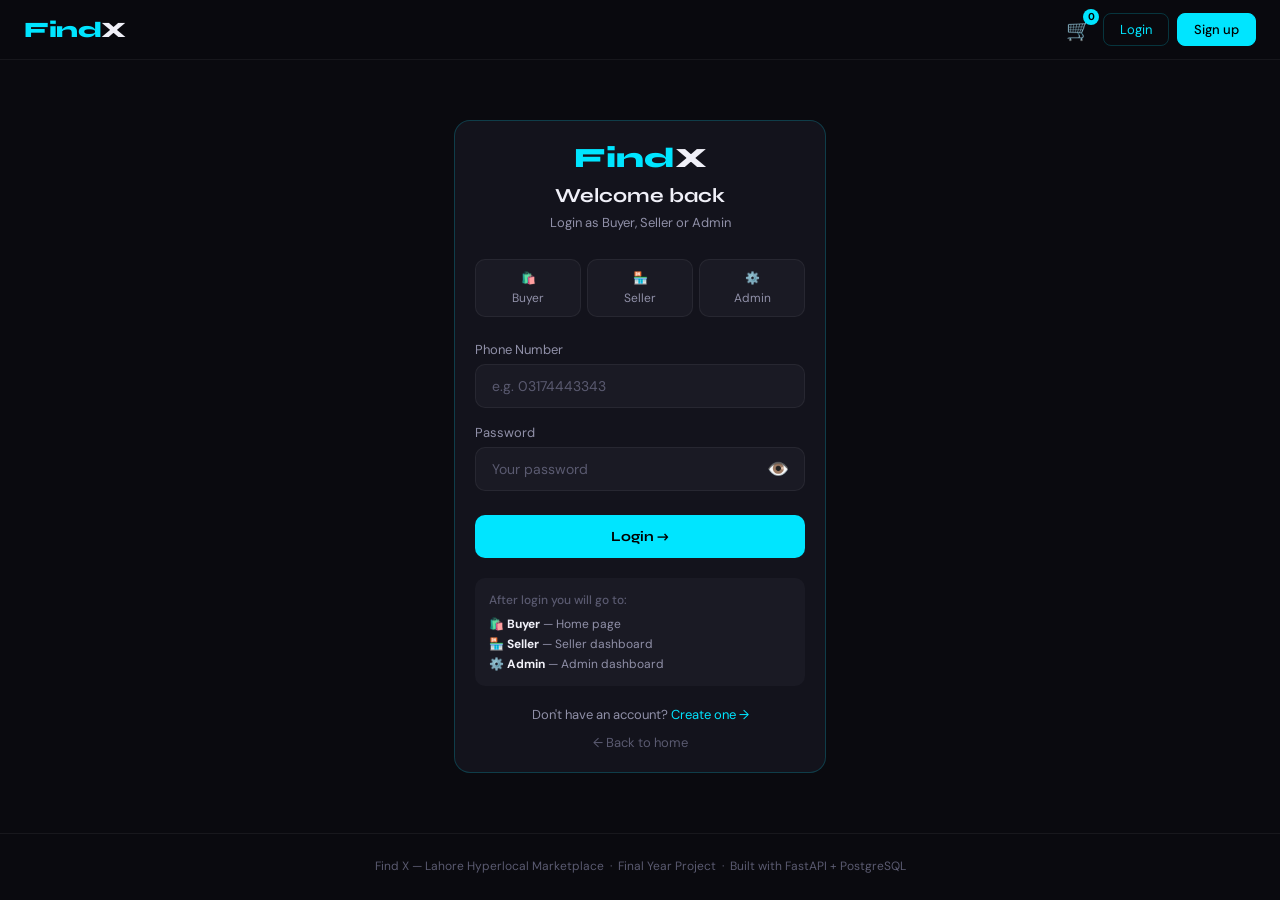
==== frontend/admin.html @ a32c7872 "Initial commit - Find X Marketplace" ====
<!DOCTYPE html>
<html lang="en">
<head>
  <meta charset="UTF-8">
  <meta name="viewport" content="width=device-width, initial-scale=1.0">
  <title>Admin — Find X</title>
  <link rel="stylesheet" href="css/style.css">
</head>
<body>

<div id="nav-ph"></div>

<div style="max-width:1000px;margin:0 auto;padding:32px 24px">

  <div style="display:flex;align-items:center;justify-content:space-between;margin-bottom:28px;flex-wrap:wrap;gap:12px">
    <h2 style="font-size:24px;font-weight:800">Admin Dashboard</h2>
    <span style="font-size:13px;color:var(--text2)" id="adminName"></span>
  </div>

  <!-- Stats -->
  <div style="display:grid;grid-template-columns:repeat(auto-fit,minmax(140px,1fr));gap:12px;margin-bottom:32px">
    <div class="card" style="text-align:center">
      <div style="font-size:28px;font-weight:800;color:var(--cyan);font-family:'Syne',sans-serif" id="s1">—</div>
      <div style="font-size:12px;color:var(--text2);margin-top:4px">Total Stores</div>
    </div>
    <div class="card" style="text-align:center">
      <div style="font-size:28px;font-weight:800;color:var(--green);font-family:'Syne',sans-serif" id="s2">—</div>
      <div style="font-size:12px;color:var(--text2);margin-top:4px">Verified</div>
    </div>
    <div class="card" style="text-align:center">
      <div style="font-size:28px;font-weight:800;color:var(--amber);font-family:'Syne',sans-serif" id="s3">—</div>
      <div style="font-size:12px;color:var(--text2);margin-top:4px">Pending</div>
    </div>
    <div class="card" style="text-align:center">
      <div style="font-size:28px;font-weight:800;color:var(--cyan);font-family:'Syne',sans-serif" id="s4">—</div>
      <div style="font-size:12px;color:var(--text2);margin-top:4px">Listings</div>
    </div>
    <div class="card" style="text-align:center">
      <div style="font-size:28px;font-weight:800;color:var(--green);font-family:'Syne',sans-serif" id="s5">—</div>
      <div style="font-size:12px;color:var(--text2);margin-top:4px">New This Week</div>
    </div>
  </div>

  <!-- Tabs -->
  <div style="display:flex;gap:4px;margin-bottom:24px;border-bottom:1px solid var(--border);padding-bottom:0">
    <button class="tab-btn active" onclick="showTab('pending')"  id="tab-pending">⏳ Pending Stores</button>
    <button class="tab-btn"        onclick="showTab('stores')"   id="tab-stores">🏪 All Stores</button>
    <button class="tab-btn"        onclick="showTab('listings')" id="tab-listings">📦 Listings</button>
  </div>

  <!-- Pending stores -->
  <div id="panel-pending">
    <div style="display:flex;justify-content:space-between;align-items:center;margin-bottom:16px">
      <h3 style="font-size:16px;font-weight:700">Pending Store Approvals</h3>
      <button class="btn btn-outline" style="font-size:12px;padding:6px 14px" onclick="loadPending()">↻ Refresh</button>
    </div>
    <div id="pendingList">
      <div style="color:var(--text2);text-align:center;padding:40px">Loading...</div>
    </div>
  </div>

  <!-- All stores -->
  <div id="panel-stores" style="display:none">
    <div style="display:flex;justify-content:space-between;align-items:center;margin-bottom:16px">
      <h3 style="font-size:16px;font-weight:700">All Stores</h3>
      <button class="btn btn-outline" style="font-size:12px;padding:6px 14px" onclick="loadAllStores()">↻ Refresh</button>
    </div>
    <div id="allStoresList">
      <div style="color:var(--text2);text-align:center;padding:40px">Loading...</div>
    </div>
  </div>

  <!-- Listings -->
  <div id="panel-listings" style="display:none">
    <div style="display:flex;justify-content:space-between;align-items:center;margin-bottom:16px">
      <h3 style="font-size:16px;font-weight:700">All Listings</h3>
      <div style="display:flex;gap:8px">
        <button class="btn btn-outline" style="font-size:12px;padding:6px 14px" onclick="reindex()">⚡ Reindex Search</button>
        <button class="btn btn-outline" style="font-size:12px;padding:6px 14px" onclick="loadListings()">↻ Refresh</button>
      </div>
    </div>
    <div id="listingsList">
      <div style="color:var(--text2);text-align:center;padding:40px">Loading...</div>
    </div>
  </div>

</div>

<div id="footer-ph"></div>

<style>
.tab-btn{background:transparent;border:none;color:var(--text2);padding:10px 16px;
  font-size:13px;cursor:pointer;font-family:'DM Sans',sans-serif;border-bottom:2px solid transparent;
  margin-bottom:-1px;transition:all 0.2s}
.tab-btn:hover{color:var(--text)}
.tab-btn.active{color:var(--cyan);border-bottom-color:var(--cyan)}
.action-row{display:flex;gap:6px;flex-wrap:wrap}
</style>

<script src="js/api.js"></script>
<script>
  document.getElementById('nav-ph').innerHTML = navHTML();
  document.getElementById('footer-ph').innerHTML = footerHTML();

  if(!isLoggedIn()){ window.location.href = 'login.html'; }

  const user = getUser();
  if(user) document.getElementById('adminName').textContent = 'Logged in as ' + user.name;

  // ── Stats ─────────────────────────────────────────
  async function loadStats(){
    try {
      const d = await apiGet('/api/admin/stats');
      document.getElementById('s1').textContent = d.total_stores         || 0;
      document.getElementById('s2').textContent = d.verified_stores      || 0;
      document.getElementById('s3').textContent = d.pending_stores       || 0;
      document.getElementById('s4').textContent = d.total_listings       || 0;
      document.getElementById('s5').textContent = d.new_stores_this_week || 0;
    } catch(e){}
  }

  // ── Pending stores ────────────────────────────────
  async function loadPending(){
    try {
      const d    = await apiGet('/api/admin/stores/pending');
      const list = d.stores || [];
      if(!list.length){
        document.getElementById('pendingList').innerHTML =
          '<div style="color:var(--green);text-align:center;padding:40px">✓ No pending stores — all caught up!</div>';
        return;
      }
      document.getElementById('pendingList').innerHTML = `
        <div style="overflow-x:auto">
        <table class="table">
          <thead><tr>
            <th>Store Name</th><th>Category</th><th>City</th><th>WhatsApp</th><th>Registered</th><th>Actions</th>
          </tr></thead>
          <tbody>
            ${list.map(s => `
              <tr>
                <td style="font-weight:500">${s.name}</td>
                <td><span class="badge badge-info">${s.category}</span></td>
                <td>${s.city || '—'}</td>
                <td style="font-size:12px">${s.whatsapp_number}</td>
                <td style="font-size:12px;color:var(--text3)">${s.created_at.substring(0,10)}</td>
                <td>
                  <div class="action-row">
                    <button class="btn" style="background:rgba(0,255,136,0.1);border:1px solid rgba(0,255,136,0.25);color:var(--green);font-size:12px;padding:5px 12px"
                      onclick="approveStore('${s.id}','${s.name}')">✓ Approve</button>
                    <button class="btn btn-red" style="font-size:12px;padding:5px 12px"
                      onclick="rejectStore('${s.id}','${s.name}')">✗ Reject</button>
                  </div>
                </td>
              </tr>
            `).join('')}
          </tbody>
        </table>
        </div>`;
    } catch(e){
      document.getElementById('pendingList').innerHTML =
        '<div style="color:var(--red);text-align:center;padding:40px">Error loading data.</div>';
    }
  }

  // ── All stores ────────────────────────────────────
  async function loadAllStores(){
    try {
      const d    = await apiGet('/api/admin/stores/all');
      const list = d.stores || [];
      if(!list.length){
        document.getElementById('allStoresList').innerHTML =
          '<div style="color:var(--text2);text-align:center;padding:40px">No stores found.</div>';
        return;
      }
      document.getElementById('allStoresList').innerHTML = `
        <div style="overflow-x:auto">
        <table class="table">
          <thead><tr>
            <th>Store Name</th><th>Category</th><th>City</th><th>WhatsApp</th><th>Status</th><th>Registered</th><th>Action</th>
          </tr></thead>
          <tbody>
            ${list.map(s => `
              <tr>
                <td style="font-weight:500">${s.name}</td>
                <td><span class="badge badge-info">${s.category}</span></td>
                <td>${s.city || '—'}</td>
                <td style="font-size:12px">${s.whatsapp_number}</td>
                <td>
                  <span class="badge ${s.is_verified ? 'badge-success' : 'badge-warning'}">
                    ${s.is_verified ? '✓ Verified' : '⏳ Pending'}
                  </span>
                </td>
                <td style="font-size:12px;color:var(--text3)">${s.created_at.substring(0,10)}</td>
                <td>
                  <div class="action-row">
                    ${!s.is_verified ? `
                      <button class="btn" style="background:rgba(0,255,136,0.1);border:1px solid rgba(0,255,136,0.25);color:var(--green);font-size:12px;padding:5px 12px"
                        onclick="approveStore('${s.id}','${s.name}')">✓ Approve</button>` : ''}
                    <button class="btn btn-red" style="font-size:12px;padding:5px 12px"
                      onclick="blockStore('${s.id}','${s.name}')">🚫 Block</button>
                  </div>
                </td>
              </tr>
            `).join('')}
          </tbody>
        </table>
        </div>`;
    } catch(e){
      document.getElementById('allStoresList').innerHTML =
        '<div style="color:var(--red);text-align:center;padding:40px">Error loading stores.</div>';
    }
  }

  // ── All listings ──────────────────────────────────
  async function loadListings(){
    try {
      const d    = await apiGet('/api/admin/listings/all');
      const list = d.listings || [];
      if(!list.length){
        document.getElementById('listingsList').innerHTML =
          '<div style="color:var(--text2);text-align:center;padding:40px">No listings found.</div>';
        return;
      }
      document.getElementById('listingsList').innerHTML = `
        <div style="overflow-x:auto">
        <table class="table">
          <thead><tr>
            <th>Product</th><th>Store</th><th>City</th><th>Price</th><th>Added</th><th>Action</th>
          </tr></thead>
          <tbody>
            ${list.map(l => `
              <tr>
                <td style="font-weight:500">${l.title}</td>
                <td style="font-size:12px">${l.store_name}</td>
                <td style="font-size:12px">${l.city || '—'}</td>
                <td style="color:var(--cyan);font-family:'Syne',sans-serif;font-weight:700">
                  PKR ${Number(l.price).toLocaleString()}
                </td>
                <td style="font-size:12px;color:var(--text3)">${l.created_at.substring(0,10)}</td>
                <td>
                  <button class="btn btn-red" style="font-size:12px;padding:5px 12px"
                    onclick="removeListing('${l.id}','${l.title.replace(/'/g,"\\'")}')">
                    🗑️ Remove
                  </button>
                </td>
              </tr>
            `).join('')}
          </tbody>
        </table>
        </div>`;
    } catch(e){
      document.getElementById('listingsList').innerHTML =
        '<div style="color:var(--red);text-align:center;padding:40px">Error loading listings.</div>';
    }
  }

  // ── Actions ───────────────────────────────────────
  async function approveStore(id, name){
    if(!confirm(`Approve store "${name}"?`)) return;
    await apiPut(`/api/admin/stores/${id}/approve`);
    showToast('✓ ' + name + ' approved!');
    loadPending();
    loadStats();
  }

  async function rejectStore(id, name){
    if(!confirm(`Reject store "${name}"? This cannot be undone.`)) return;
    await apiPut(`/api/admin/stores/${id}/reject`);
    showToast('Store rejected.');
    loadPending();
    loadStats();
  }

  async function blockStore(id, name){
    if(!confirm(`Block store "${name}"?\n\nThis will deactivate the store and hide it from buyers and search results.`)) return;
    await apiPut(`/api/admin/stores/${id}/reject`);
    showToast('🚫 ' + name + ' has been blocked.');
    loadAllStores();
    loadStats();
  }

  async function removeListing(id, title){
    if(!confirm(`Remove listing "${title}"?`)) return;
    await apiDelete(`/api/admin/listings/${id}`);
    showToast('Listing removed.');
    loadListings();
    loadStats();
  }

  async function reindex(){
    showToast('Reindexing...');
    const d = await apiPost('/api/admin/reindex', {});
    showToast('✓ Indexed ' + (d.indexed || 0) + ' listings');
  }

  // ── Tab switching ─────────────────────────────────
  function showTab(name){
    ['pending','stores','listings'].forEach(t => {
      document.getElementById('panel-' + t).style.display = t === name ? 'block' : 'none';
      document.getElementById('tab-'   + t).classList.toggle('active', t === name);
    });
    if(name === 'pending')  loadPending();
    if(name === 'stores')   loadAllStores();
    if(name === 'listings') loadListings();
  }

  // ── Init ──────────────────────────────────────────
  loadStats();
  loadPending();
</script>
</body>
</html>
---- frontend/css/style.css ----
@import url('https://fonts.googleapis.com/css2?family=Syne:wght@400;600;700;800&family=DM+Sans:wght@300;400;500&display=swap');

*{margin:0;padding:0;box-sizing:border-box}
:root{
  --bg:#0a0a0f;--bg2:#111118;--bg3:#1a1a24;--bg4:#22222f;
  --cyan:#00e5ff;--cyan2:#00b8cc;--cyan3:rgba(0,229,255,0.1);
  --text:#f0f0f8;--text2:#9090a8;--text3:#5a5a70;
  --border:rgba(255,255,255,0.06);--border2:rgba(0,229,255,0.2);
  --card:#13131c;--card2:#1c1c28;
  --green:#00ff88;--amber:#ffb800;--red:#ff4466;
}
body{background:var(--bg);color:var(--text);font-family:'DM Sans',sans-serif;min-height:100vh}
h1,h2,h3,h4,h5{font-family:'Syne',sans-serif}
a{text-decoration:none;color:inherit}

nav{background:rgba(10,10,15,0.95);border-bottom:1px solid var(--border);
  padding:0 24px;height:60px;display:flex;align-items:center;
  justify-content:space-between;position:sticky;top:0;z-index:100;backdrop-filter:blur(10px)}
.logo{font-family:'Syne',sans-serif;font-weight:800;font-size:22px;color:var(--cyan);letter-spacing:-0.5px}
.logo span{color:var(--text)}
.nav-links{display:flex;align-items:center;gap:8px}
.nav-btn{background:transparent;border:1px solid var(--border2);color:var(--cyan);
  padding:7px 16px;border-radius:8px;font-size:13px;font-family:'DM Sans',sans-serif;
  cursor:pointer;transition:all 0.2s;text-decoration:none;display:inline-flex;align-items:center}
.nav-btn:hover{background:var(--cyan3)}
.nav-btn.solid{background:var(--cyan);color:#000;border-color:var(--cyan);font-weight:500}
.nav-btn.solid:hover{background:var(--cyan2)}
.cart-icon{position:relative;cursor:pointer;font-size:20px;padding:4px;color:var(--text2)}
.cart-count{position:absolute;top:-4px;right:-4px;background:var(--cyan);color:#000;
  width:16px;height:16px;border-radius:50%;font-size:10px;font-weight:700;
  display:flex;align-items:center;justify-content:center}

.btn{padding:10px 20px;border-radius:10px;font-family:'DM Sans',sans-serif;
  font-size:14px;font-weight:500;cursor:pointer;transition:all 0.2s;border:none;
  display:inline-flex;align-items:center;gap:6px;justify-content:center}
.btn-cyan{background:var(--cyan);color:#000}
.btn-cyan:hover{background:var(--cyan2)}
.btn-outline{background:transparent;border:1px solid var(--border2);color:var(--cyan)}
.btn-outline:hover{background:var(--cyan3)}
.btn-green{background:rgba(0,255,136,0.1);border:1px solid rgba(0,255,136,0.25);color:var(--green)}
.btn-green:hover{background:rgba(0,255,136,0.2)}
.btn-full{width:100%}
.btn-red{background:rgba(255,68,102,0.1);border:1px solid rgba(255,68,102,0.25);color:var(--red)}

.card{background:var(--card);border:1px solid var(--border);border-radius:16px;padding:20px}

.product-card{background:var(--card);border:1px solid var(--border);border-radius:16px;
  overflow:hidden;transition:all 0.25s;position:relative}
.product-card:hover{border-color:var(--border2);transform:translateY(-3px);background:var(--card2)}
.product-img{width:100%;height:160px;background:var(--bg3);
  display:flex;align-items:center;justify-content:center;font-size:48px;overflow:hidden}
.product-img img{width:100%;height:100%;object-fit:cover}
.product-badge{position:absolute;top:10px;left:10px;font-size:10px;padding:3px 8px;border-radius:6px;font-weight:500}
.badge-delivery{background:rgba(0,229,255,0.1);border:1px solid var(--border2);color:var(--cyan)}
.product-info{padding:12px}
.product-store{font-size:11px;color:var(--text3);margin-bottom:4px}
.product-store .verified{color:var(--cyan)}
.product-name{font-size:14px;font-weight:500;color:var(--text);margin-bottom:6px;
  white-space:nowrap;overflow:hidden;text-overflow:ellipsis}
.product-bottom{display:flex;align-items:center;justify-content:space-between}
.product-price{font-family:'Syne',sans-serif;font-size:16px;font-weight:700;color:var(--cyan)}
.product-rating{font-size:11px;color:var(--amber)}
.products-grid{display:grid;grid-template-columns:repeat(auto-fill,minmax(200px,1fr));gap:14px}

.filters{display:flex;gap:8px;overflow-x:auto;scrollbar-width:none;padding-bottom:4px}
.filters::-webkit-scrollbar{display:none}
.filter-chip{background:var(--bg3);border:1px solid var(--border);color:var(--text2);
  padding:6px 14px;border-radius:20px;font-size:12px;white-space:nowrap;
  cursor:pointer;transition:all 0.2s;flex-shrink:0}
.filter-chip.active,.filter-chip:hover{background:var(--cyan3);border-color:var(--border2);color:var(--cyan)}

.form-group{margin-bottom:16px}
.form-label{font-size:13px;color:var(--text2);margin-bottom:6px;display:block}
.form-input{width:100%;background:var(--bg3);border:1px solid var(--border);
  border-radius:10px;padding:12px 16px;color:var(--text);font-size:14px;
  font-family:'DM Sans',sans-serif;outline:none;transition:border 0.2s}
.form-input:focus{border-color:var(--border2)}
.form-input::placeholder{color:var(--text3)}
select.form-input option{background:var(--bg3)}

.search-box{display:flex;background:var(--bg3);border:1px solid var(--border2);
  border-radius:14px;overflow:hidden;transition:all 0.2s}
.search-box:focus-within{border-color:var(--cyan);box-shadow:0 0 0 3px rgba(0,229,255,0.1)}
.search-box input{flex:1;background:transparent;border:none;outline:none;
  padding:14px 18px;color:var(--text);font-size:15px;font-family:'DM Sans',sans-serif}
.search-box input::placeholder{color:var(--text3)}
.search-btn{background:var(--cyan);color:#000;border:none;padding:0 22px;
  font-weight:600;font-size:14px;cursor:pointer;font-family:'Syne',sans-serif;transition:background 0.2s}
.search-btn:hover{background:var(--cyan2)}

.section{padding:0 24px 40px}
.section-header{display:flex;align-items:center;justify-content:space-between;margin-bottom:16px}
.section-title{font-size:18px;font-weight:700}
.see-all{color:var(--cyan);font-size:13px;cursor:pointer;background:none;border:none;font-family:'DM Sans',sans-serif}

.toast{position:fixed;bottom:20px;right:20px;background:var(--bg3);
  border:1px solid var(--border2);color:var(--cyan);padding:12px 18px;
  border-radius:12px;font-size:13px;transform:translateY(80px);opacity:0;
  transition:all 0.3s;z-index:9999;max-width:280px}
.toast.show{transform:translateY(0);opacity:1}

.stats-row{display:flex;justify-content:center;gap:32px;flex-wrap:wrap;padding:0 24px 40px;text-align:center}
.stat-num{font-family:'Syne',sans-serif;font-size:28px;font-weight:800;color:var(--cyan)}
.stat-label{font-size:12px;color:var(--text2);margin-top:2px}

.cats-grid{display:grid;grid-template-columns:repeat(auto-fit,minmax(110px,1fr));gap:10px}
.cat{background:var(--card);border:1px solid var(--border);border-radius:14px;
  padding:16px 12px;text-align:center;cursor:pointer;transition:all 0.2s}
.cat:hover{border-color:var(--border2);background:var(--card2);transform:translateY(-2px)}
.cat-icon{font-size:26px;margin-bottom:8px}
.cat-name{font-size:12px;font-weight:500;color:var(--text2)}

.alert{padding:12px 16px;border-radius:10px;font-size:13px;margin-bottom:16px;display:none}
.alert.show{display:block}
.alert-error{background:rgba(255,68,102,0.1);border:1px solid rgba(255,68,102,0.3);color:var(--red)}
.alert-success{background:rgba(0,255,136,0.1);border:1px solid rgba(0,255,136,0.3);color:var(--green)}

.table{width:100%;border-collapse:collapse;font-size:13px}
.table th{text-align:left;padding:10px 12px;color:var(--text2);border-bottom:1px solid var(--border);font-weight:500}
.table td{padding:10px 12px;border-bottom:1px solid var(--border);color:var(--text)}
.table tr:hover td{background:var(--bg3)}

.badge{font-size:11px;padding:3px 8px;border-radius:6px;font-weight:500}
.badge-success{background:rgba(0,255,136,0.15);color:var(--green)}
.badge-warning{background:rgba(255,184,0,0.15);color:var(--amber)}
.badge-danger{background:rgba(255,68,102,0.15);color:var(--red)}
.badge-info{background:var(--cyan3);color:var(--cyan)}

footer{border-top:1px solid var(--border);padding:24px;text-align:center;color:var(--text3);font-size:12px;margin-top:40px}

.hero{padding:60px 24px 48px;text-align:center;position:relative;overflow:hidden}
.hero::before{content:'';position:absolute;top:-80px;left:50%;transform:translateX(-50%);
  width:600px;height:600px;
  background:radial-gradient(circle,rgba(0,229,255,0.06) 0%,transparent 70%);pointer-events:none}
.hero-badge{display:inline-flex;align-items:center;gap:6px;background:var(--cyan3);
  border:1px solid var(--border2);color:var(--cyan);padding:5px 14px;
  border-radius:20px;font-size:12px;margin-bottom:20px}
.hero-badge::before{content:'';width:6px;height:6px;background:var(--cyan);border-radius:50%;animation:pulse 2s infinite}
@keyframes pulse{0%,100%{opacity:1}50%{opacity:0.3}}

@media(max-width:600px){
  .hero h1{font-size:28px!important}
  .products-grid{grid-template-columns:repeat(2,1fr)}
  .stats-row{gap:20px}
  nav{padding:0 16px}
  .section{padding:0 16px 32px}
}
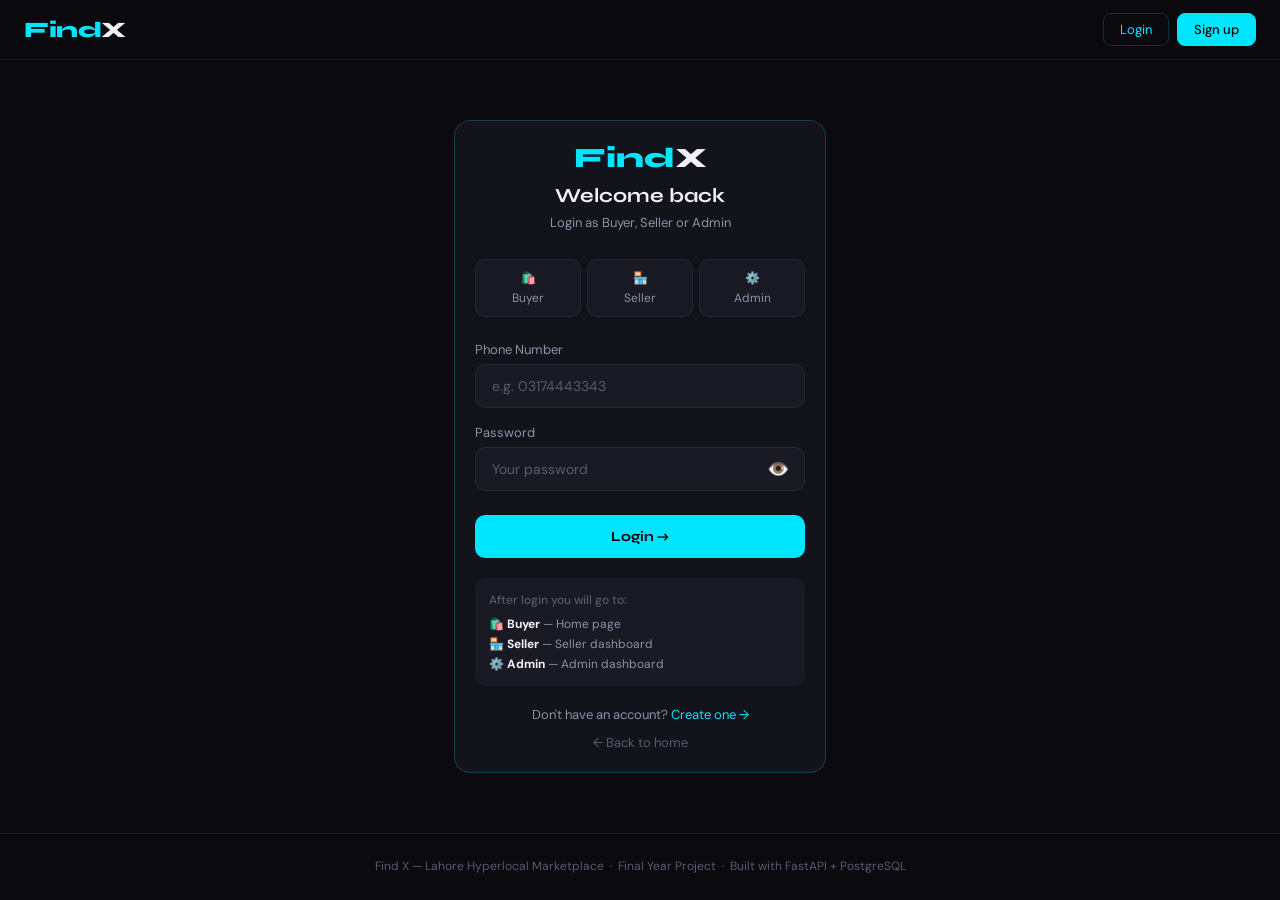
==== commit d84d6a4a: "Add WhatsApp input validation, area selection, styled admin modals, registration fixes" ====
--- a/frontend/admin.html
+++ b/frontend/admin.html
@@ -10,7 +10,23 @@
 
 <div id="nav-ph"></div>
 
-<div style="max-width:1000px;margin:0 auto;padding:32px 24px">
+<!-- ── Confirm Modal ─────────────────────────────────── -->
+<div id="confirmModal" style="display:none;position:fixed;top:0;left:0;width:100%;height:100%;
+  background:rgba(0,0,0,0.75);z-index:9999;align-items:center;justify-content:center">
+  <div style="background:var(--bg2);border-radius:16px;padding:28px;width:90%;max-width:380px;
+    border:1px solid var(--border);box-shadow:0 20px 60px rgba(0,0,0,0.5)">
+    <div style="font-size:36px;text-align:center;margin-bottom:12px" id="confirmIcon">⚠️</div>
+    <h3 style="font-size:17px;font-weight:700;text-align:center;margin-bottom:8px" id="confirmTitle"></h3>
+    <p style="color:var(--text2);font-size:13px;text-align:center;line-height:1.6;margin-bottom:24px" id="confirmMsg"></p>
+    <div style="display:flex;gap:10px">
+      <button class="btn btn-outline" style="flex:1" onclick="closeConfirm()">Cancel</button>
+      <button id="confirmOkBtn" class="btn" style="flex:1;font-weight:700" onclick="confirmOk()">Confirm</button>
+    </div>
+  </div>
+</div>
+
+<!-- ── Toast ──────────────────────────────────────────── -->
+<div id="main-wrap" style="max-width:1000px;margin:0 auto;padding:32px 24px">
 
   <div style="display:flex;align-items:center;justify-content:space-between;margin-bottom:28px;flex-wrap:wrap;gap:12px">
     <h2 style="font-size:24px;font-weight:800">Admin Dashboard</h2>
@@ -102,10 +118,39 @@
   document.getElementById('nav-ph').innerHTML = navHTML();
   document.getElementById('footer-ph').innerHTML = footerHTML();
 
-  if(!isLoggedIn()){ window.location.href = 'login.html'; }
-
-  const user = getUser();
-  if(user) document.getElementById('adminName').textContent = 'Logged in as ' + user.name;
+  window.addEventListener('load', function(){
+    if(!isLoggedIn()){ window.location.href = 'login.html'; return; }
+    const user = getUser();
+    if(user) document.getElementById('adminName').textContent = 'Logged in as ' + user.name;
+    loadStats();
+    loadPending();
+  });
+
+  // ── Confirm Modal ─────────────────────────────────
+  let confirmCallback = null;
+
+  function showConfirm(icon, title, msg, btnText, btnColor, callback){
+    confirmCallback = callback;
+    document.getElementById('confirmIcon').textContent  = icon;
+    document.getElementById('confirmTitle').textContent = title;
+    document.getElementById('confirmMsg').textContent   = msg;
+    document.getElementById('confirmOkBtn').textContent = btnText;
+    document.getElementById('confirmOkBtn').style.background = btnColor;
+    document.getElementById('confirmOkBtn').style.color = '#000';
+    document.getElementById('confirmOkBtn').style.border = 'none';
+    document.getElementById('confirmModal').style.display = 'flex';
+  }
+
+  function closeConfirm(){
+    document.getElementById('confirmModal').style.display = 'none';
+    confirmCallback = null;
+  }
+
+  function confirmOk(){
+    document.getElementById('confirmModal').style.display = 'none';
+    if(confirmCallback) confirmCallback();
+    confirmCallback = null;
+  }
 
   // ── Stats ─────────────────────────────────────────
   async function loadStats(){
@@ -256,35 +301,55 @@
 
   // ── Actions ───────────────────────────────────────
   async function approveStore(id, name){
-    if(!confirm(`Approve store "${name}"?`)) return;
-    await apiPut(`/api/admin/stores/${id}/approve`);
-    showToast('✓ ' + name + ' approved!');
-    loadPending();
-    loadStats();
+    showConfirm('✅', 'Approve Store', 
+      `Are you sure you want to approve "${name}"? The store will become visible to all buyers.`,
+      '✓ Approve', '#00ff88',
+      async () => {
+        await apiPut(`/api/admin/stores/${id}/approve`);
+        showToast('✓ ' + name + ' approved!');
+        loadPending();
+        loadStats();
+      }
+    );
   }
 
   async function rejectStore(id, name){
-    if(!confirm(`Reject store "${name}"? This cannot be undone.`)) return;
-    await apiPut(`/api/admin/stores/${id}/reject`);
-    showToast('Store rejected.');
-    loadPending();
-    loadStats();
+    showConfirm('❌', 'Reject Store',
+      `Are you sure you want to reject "${name}"? This action cannot be undone.`,
+      '✗ Reject', '#ff4466',
+      async () => {
+        await apiPut(`/api/admin/stores/${id}/reject`);
+        showToast('Store rejected.');
+        loadPending();
+        loadStats();
+      }
+    );
   }
 
   async function blockStore(id, name){
-    if(!confirm(`Block store "${name}"?\n\nThis will deactivate the store and hide it from buyers and search results.`)) return;
-    await apiPut(`/api/admin/stores/${id}/reject`);
-    showToast('🚫 ' + name + ' has been blocked.');
-    loadAllStores();
-    loadStats();
+    showConfirm('🚫', 'Block Store',
+      `Are you sure you want to block "${name}"? This will deactivate the store and hide it from buyers and search results.`,
+      '🚫 Block', '#ff4466',
+      async () => {
+        await apiPut(`/api/admin/stores/${id}/reject`);
+        showToast('🚫 ' + name + ' has been blocked.');
+        loadAllStores();
+        loadStats();
+      }
+    );
   }
 
   async function removeListing(id, title){
-    if(!confirm(`Remove listing "${title}"?`)) return;
-    await apiDelete(`/api/admin/listings/${id}`);
-    showToast('Listing removed.');
-    loadListings();
-    loadStats();
+    showConfirm('🗑️', 'Remove Listing',
+      `Are you sure you want to remove "${title}"? This listing will be permanently deleted.`,
+      '🗑️ Remove', '#ff4466',
+      async () => {
+        await apiDelete(`/api/admin/listings/${id}`);
+        showToast('Listing removed.');
+        loadListings();
+        loadStats();
+      }
+    );
   }
 
   async function reindex(){
@@ -303,10 +368,6 @@
     if(name === 'stores')   loadAllStores();
     if(name === 'listings') loadListings();
   }
-
-  // ── Init ──────────────────────────────────────────
-  loadStats();
-  loadPending();
 </script>
 </body>
 </html>
--- a/frontend/css/style.css
+++ b/frontend/css/style.css
@@ -144,4 +144,22 @@
   .stats-row{gap:20px}
   nav{padding:0 16px}
   .section{padding:0 16px 32px}
-}+  .product-name{font-size:12px}
+  .product-price{font-size:13px}
+  .product-rating{font-size:10px;max-width:60px;overflow:hidden;text-overflow:ellipsis;white-space:nowrap}
+  .product-info{padding:8px}
+  .product-img{height:120px}
+  .btn{font-size:11px;padding:7px 8px}
+  .product-store{font-size:10px}
+  .cats-grid{grid-template-columns:repeat(2,1fr)}
+  .search-box input{font-size:13px;padding:10px 12px}
+  .nav-btn{padding:5px 10px;font-size:12px} 
+}
+
+@media(max-width:400px){
+  .products-grid{grid-template-columns:1fr}
+  .product-img{height:160px}
+  .product-name{font-size:14px}
+  .product-price{font-size:16px}
+  .btn{font-size:13px;padding:10px}
+}
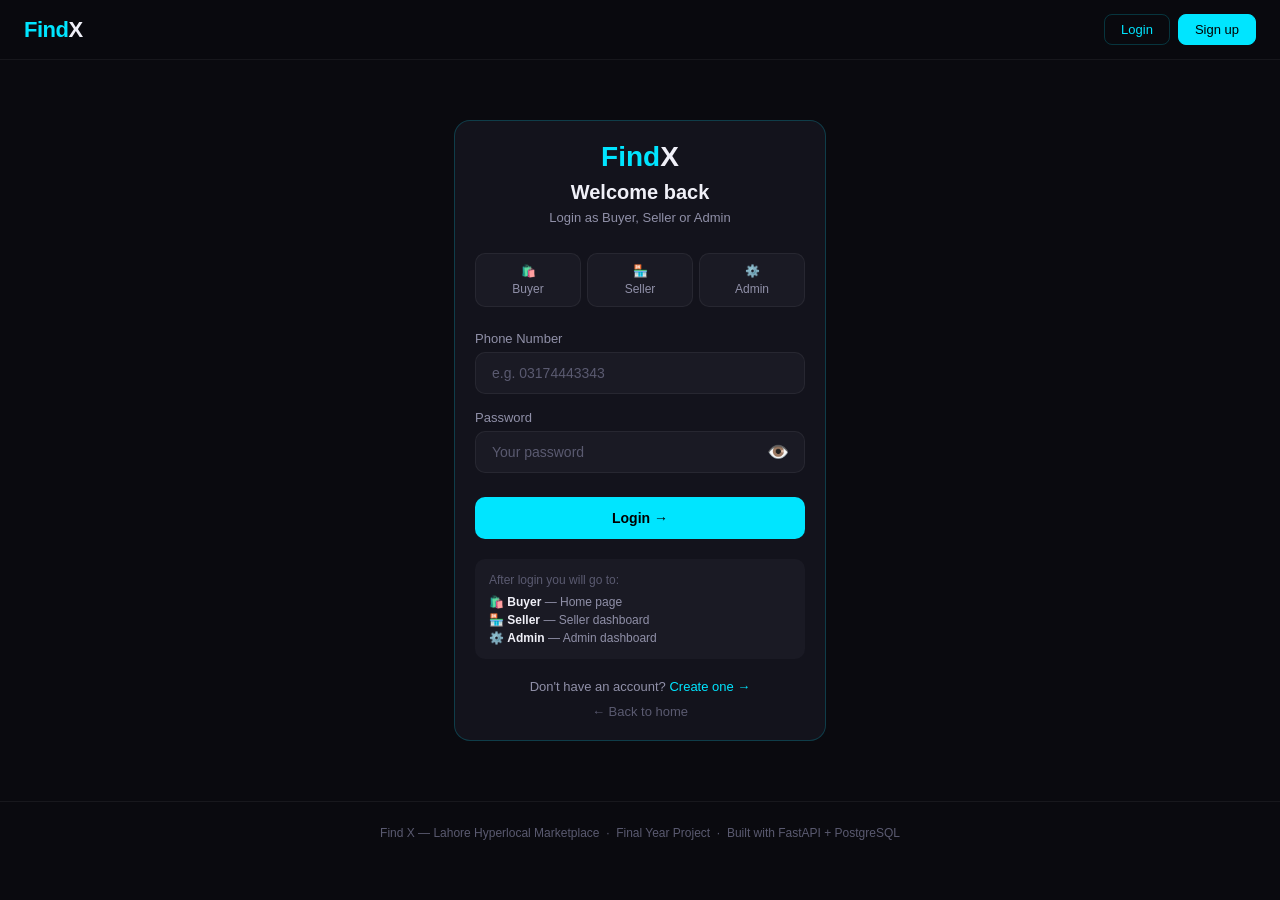
==== commit b8c2bb33: "Remove reindex button from admin panel" ====
--- a/frontend/admin.html
+++ b/frontend/admin.html
@@ -90,10 +90,7 @@
   <div id="panel-listings" style="display:none">
     <div style="display:flex;justify-content:space-between;align-items:center;margin-bottom:16px">
       <h3 style="font-size:16px;font-weight:700">All Listings</h3>
-      <div style="display:flex;gap:8px">
-        <button class="btn btn-outline" style="font-size:12px;padding:6px 14px" onclick="reindex()">⚡ Reindex Search</button>
-        <button class="btn btn-outline" style="font-size:12px;padding:6px 14px" onclick="loadListings()">↻ Refresh</button>
-      </div>
+      <button class="btn btn-outline" style="font-size:12px;padding:6px 14px" onclick="loadListings()">↻ Refresh</button>
     </div>
     <div id="listingsList">
       <div style="color:var(--text2);text-align:center;padding:40px">Loading...</div>
@@ -352,12 +349,6 @@
     );
   }
 
-  async function reindex(){
-    showToast('Reindexing...');
-    const d = await apiPost('/api/admin/reindex', {});
-    showToast('✓ Indexed ' + (d.indexed || 0) + ' listings');
-  }
-
   // ── Tab switching ─────────────────────────────────
   function showTab(name){
     ['pending','stores','listings'].forEach(t => {
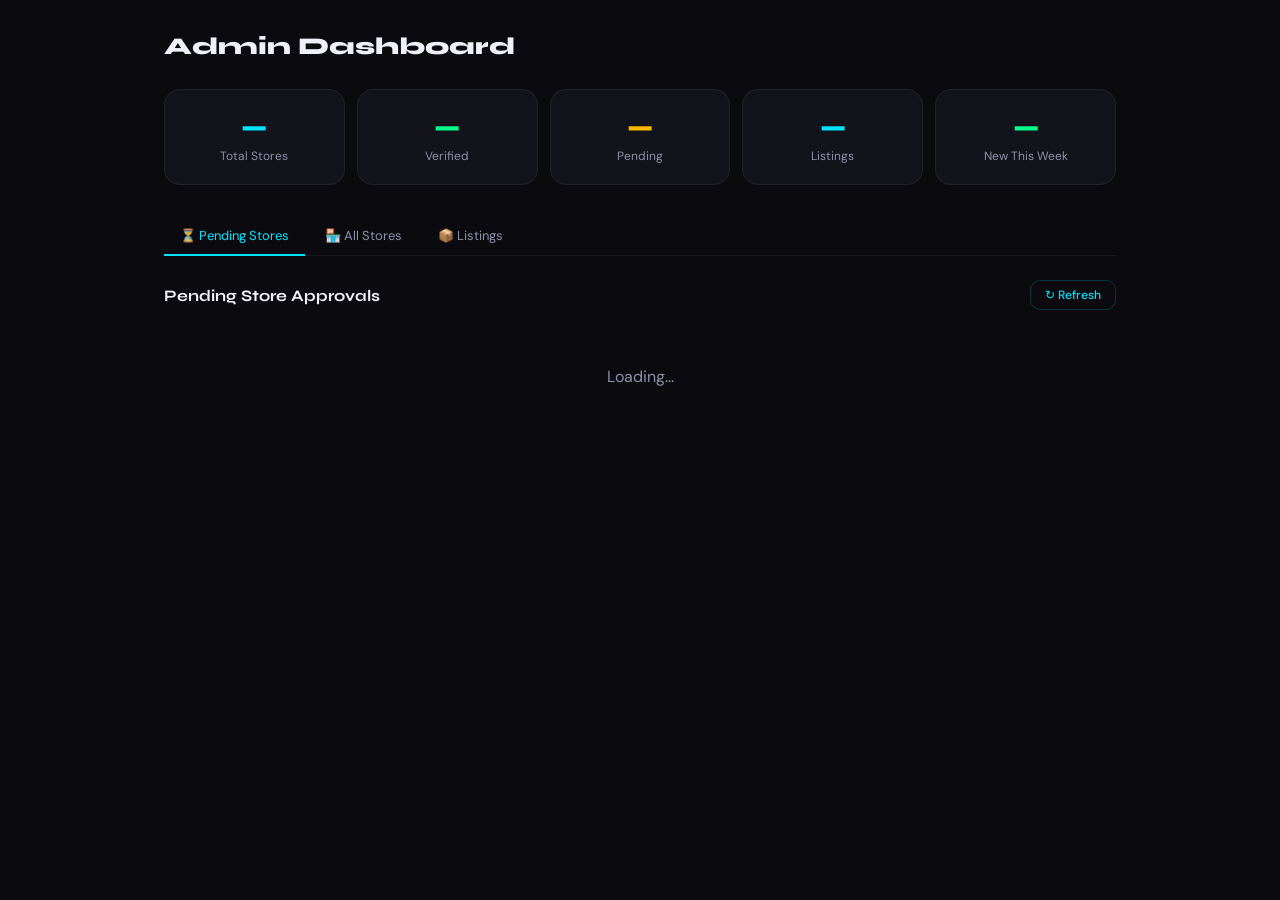
==== commit c1ddc15e: "feat: comprehensive mobile optimization for all pages" ====
--- a/frontend/admin.html
+++ b/frontend/admin.html
@@ -58,7 +58,7 @@
   </div>
 
   <!-- Tabs -->
-  <div style="display:flex;gap:4px;margin-bottom:24px;border-bottom:1px solid var(--border);padding-bottom:0">
+  <div class="tab-nav" style="display:flex;gap:4px;margin-bottom:24px;border-bottom:1px solid var(--border);padding-bottom:0">
     <button class="tab-btn active" onclick="showTab('pending')"  id="tab-pending">⏳ Pending Stores</button>
     <button class="tab-btn"        onclick="showTab('stores')"   id="tab-stores">🏪 All Stores</button>
     <button class="tab-btn"        onclick="showTab('listings')" id="tab-listings">📦 Listings</button>
--- a/frontend/css/style.css
+++ b/frontend/css/style.css
@@ -138,28 +138,59 @@
 .hero-badge::before{content:'';width:6px;height:6px;background:var(--cyan);border-radius:50%;animation:pulse 2s infinite}
 @keyframes pulse{0%,100%{opacity:1}50%{opacity:0.3}}
 
+/* ─── MOBILE LAYOUT (768px) ──────────────────────── */
+@media(max-width:768px){
+  nav{height:auto;min-height:56px;padding:8px 16px}
+  .nav-user-name{max-width:70px;overflow:hidden;text-overflow:ellipsis;white-space:nowrap;display:inline-block;vertical-align:middle}
+  #searchLayout{flex-direction:column}
+  #filterPanel{width:100%!important;display:none;margin-bottom:8px}
+  #filterPanel.open{display:block}
+  .filter-toggle-btn{display:inline-flex!important}
+  .tab-nav{overflow-x:auto;scrollbar-width:none;-webkit-overflow-scrolling:touch}
+  .tab-nav::-webkit-scrollbar{display:none}
+  .tab-btn{white-space:nowrap;flex-shrink:0}
+  .card{padding:16px}
+  .modal{width:calc(100vw - 32px)!important;max-width:none!important;padding:20px!important}
+  #main-wrap{padding:20px 16px}
+  .reg-left{padding:20px 16px!important}
+}
+
+/* ─── MOBILE (600px) ─────────────────────────────── */
 @media(max-width:600px){
-  .hero h1{font-size:28px!important}
-  .products-grid{grid-template-columns:repeat(2,1fr)}
-  .stats-row{gap:20px}
-  nav{padding:0 16px}
-  .section{padding:0 16px 32px}
+  .hero{padding:28px 16px 20px}
+  .hero h1{font-size:26px!important;letter-spacing:-0.5px}
+  .hero-badge{font-size:11px;padding:4px 10px}
+  .products-grid{grid-template-columns:repeat(2,1fr);gap:10px}
+  .stats-row{gap:16px}
+  nav{padding:8px 16px}
+  .section{padding:0 16px 28px}
   .product-name{font-size:12px}
   .product-price{font-size:13px}
-  .product-rating{font-size:10px;max-width:60px;overflow:hidden;text-overflow:ellipsis;white-space:nowrap}
+  .product-rating{font-size:10px;max-width:70px;overflow:hidden;text-overflow:ellipsis;white-space:nowrap}
   .product-info{padding:8px}
-  .product-img{height:120px}
+  .product-img{height:110px}
   .btn{font-size:11px;padding:7px 8px}
   .product-store{font-size:10px}
   .cats-grid{grid-template-columns:repeat(2,1fr)}
   .search-box input{font-size:13px;padding:10px 12px}
-  .nav-btn{padding:5px 10px;font-size:12px} 
+  .nav-btn{padding:5px 10px;font-size:12px}
+  .stat-num{font-size:22px}
+  .stat-label{font-size:11px}
+  .section-title{font-size:16px}
+  .section-header{margin-bottom:12px}
+  .filter-panel{padding:12px}
+  .toast{right:12px;left:12px;max-width:none;text-align:center}
 }
 
+/* ─── MOBILE (400px) ─────────────────────────────── */
 @media(max-width:400px){
-  .products-grid{grid-template-columns:1fr}
-  .product-img{height:160px}
-  .product-name{font-size:14px}
-  .product-price{font-size:16px}
-  .btn{font-size:13px;padding:10px}
+  .hero h1{font-size:22px!important}
+  .products-grid{grid-template-columns:repeat(2,1fr);gap:8px}
+  .product-img{height:100px}
+  .product-name{font-size:11px}
+  .product-price{font-size:12px}
+  .btn{font-size:11px;padding:6px 6px}
+  .nav-btn{padding:4px 8px;font-size:11px}
+  .cat-icon{font-size:22px}
+  .cat-name{font-size:11px}
 }
